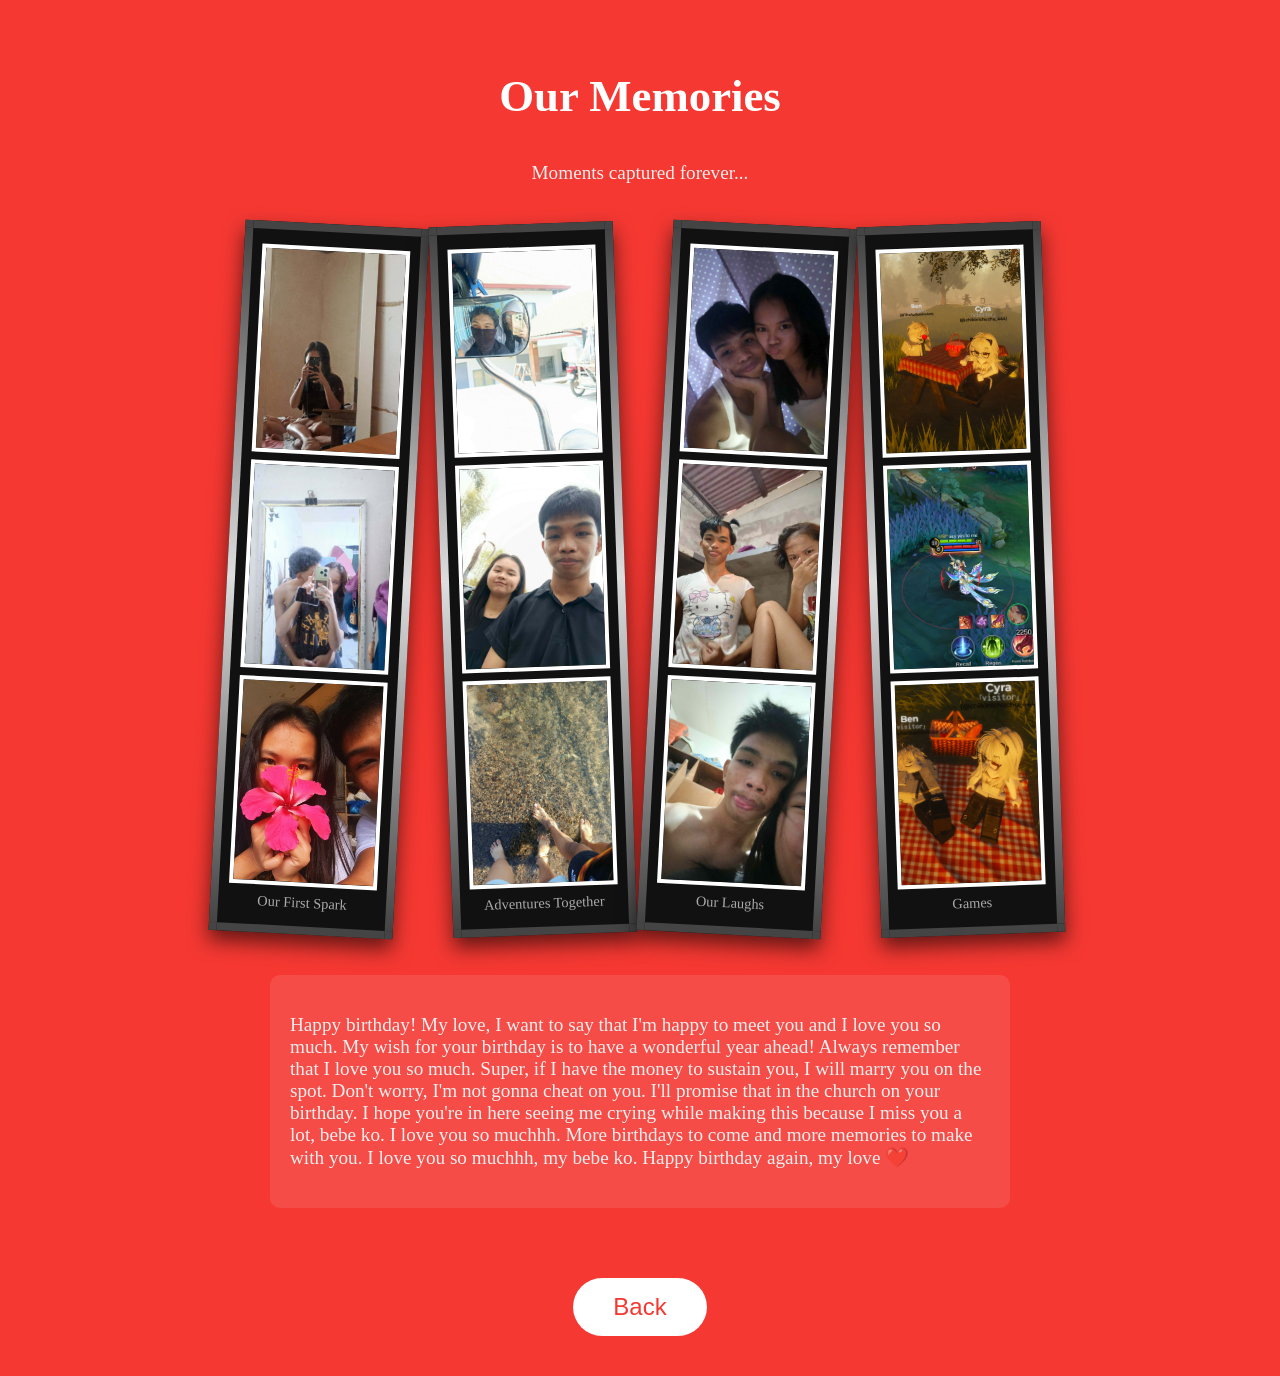
==== main.html @ ac105cf7 "wa" ====
<!DOCTYPE html>
<html lang="en">
<head>
    <meta charset="UTF-8">
    <meta name="viewport" content="width=device-width, initial-scale=1.0">
    <title>Our Photo Memories</title>
    <style>
        body {
            font-family: 'Georgia', serif;
            background: rgb(245, 56, 50);
            color: #eee;
            text-align: center;
            padding: 40px;
            margin: 0;
        }
        h1 {
            color: rgb(255, 255, 255);
            margin-bottom: 40px;
            font-size: 2.8em;
        }
        
        .film-strip {
            display: flex;
            justify-content: center;
            gap: 30px;
            flex-wrap: wrap;
            margin: 40px 0;
        }
        
        .strip {
            background: #111;
            padding: 15px 10px;
            border: 8px solid #ddd;
            border-image: linear-gradient(#444, #ddd, #444) 1;
            box-shadow: 0 10px 20px rgba(0,0,0,0.6);
            transform: rotate(-2deg);
            transition: all 0.4s;
        }
        
        .strip:hover {
            transform: rotate(0deg) scale(1.05);
        }
        
        .strip-vertical {
            display: flex;
            flex-direction: column;
            gap: 8px;
        }
        
        .photo {
            width: 140px;
            height: 200px;
            background: #222;
            border: 4px solid #fff;
            box-shadow: inset 0 0 20px rgba(0,0,0,0.8);
            display: flex;
            align-items: center;
            justify-content: center;
            color: #666;
            font-size: 14px;
            overflow: hidden;
        }
        
        .photo img {
            width: 100%;
            height: 100%;
            object-fit: cover;
        }
        
        .caption {
            margin-top: 8px;
            font-size: 0.9em;
            color: #aaa;
        }
        
        .small-strip {
            transform: rotate(3deg);
        }

        button {
            background-color: rgb(255, 255, 255);
            border: none;
            border-radius: 50px;
            color: rgb(245, 56, 50);
            cursor: pointer;
            font-size: 1.5em;
            margin-top: 30px;
            padding: 15px 40px;
            transition: all 0.3s ease;
        }
        button:hover {
            background-color: rgb(230, 177, 176);
            transform: scale(1.05);
        }
        
        .message {
            max-width: 700px;
            margin: 0 auto 40px;
            font-size: 1.2em;
            text-align: left;
            background-color: rgba(255, 255, 255, 0.1);
            padding: 20px;
            border-radius: 10px;
        }
    </style>
</head>
<body>
    <h1> Our Memories </h1>
    <p style="max-width:700px;margin:0 auto 40px;font-size:1.2em;">Moments captured forever...</p>

    <div class="film-strip">
        <div class="strip small-strip">
            <div class="strip-vertical">
                <div class="photo">
                    <img src="firstoge.jpg" alt="Our First Spark">
                </div>
                <div class="photo">
                    <img src="firstoge2.jpg" alt="Our First Spark 2">
                </div>
                <div class="photo">
                    <img src="firstoge3.jpg" alt="Our First Spark 3">
                </div>
            </div>
            <div class="caption">Our First Spark</div>
        </div>

        <div class="strip">
            <div class="strip-vertical">
                <div class="photo">
                    <img src="ad.jpg" alt="Adventures Together">
                </div>
                <div class="photo">
                    <img src="ad2.jpg" alt="Adventures Together">
                </div>
                <div class="photo">
                    <img src="ad3.jpg" alt="Adventures Together">
                </div>
            </div>
            <div class="caption">Adventures Together</div>
        </div>

        <div class="strip small-strip">
            <div class="strip-vertical">
                <div class="photo">
                    <img src="lau.jpg" alt="Our Laughs">
                </div>
                <div class="photo">
                    <img src="lau2.jpg" alt="Our Laughs">
                </div>
                <div class="photo">
                    <img src="lau3.jpg" alt="Our Laughs">
                </div>
            </div>
            <div class="caption">Our Laughs</div>
        </div>

        <div class="strip">
            <div class="strip-vertical">
                <div class="photo">
                    <img src="game.png" alt="Games">
                </div>
                <div class="photo">
                    <img src="game2.jpg" alt="Games">
                </div>
                <div class="photo">
                    <img src="game3.png" alt="Games">
                </div>
            </div>
            <div class="caption">Games</div>
        </div>
    </div>
    <div class="message">
    <p calss="text">
        Happy birthday! My love, I want to say that I'm happy to meet you and I love you so much. My wish for your birthday is to have a wonderful year ahead! Always remember that I love you so much. Super, if I have the money to sustain you, I will marry you on the spot. Don't worry, I'm not gonna cheat on you. I'll promise that in the church on your birthday. I hope you're in here seeing me crying while making this because I miss you a lot, bebe ko. I love you so muchhh. More birthdays to come and more memories to make with you. I love you so muchhh, my bebe ko. Happy birthday again, my love ❤️
    </p>
    </div>
    </p>
    <button id="openButton" onclick="window.location.href='front.html'">Back</button>
</body>
</html>
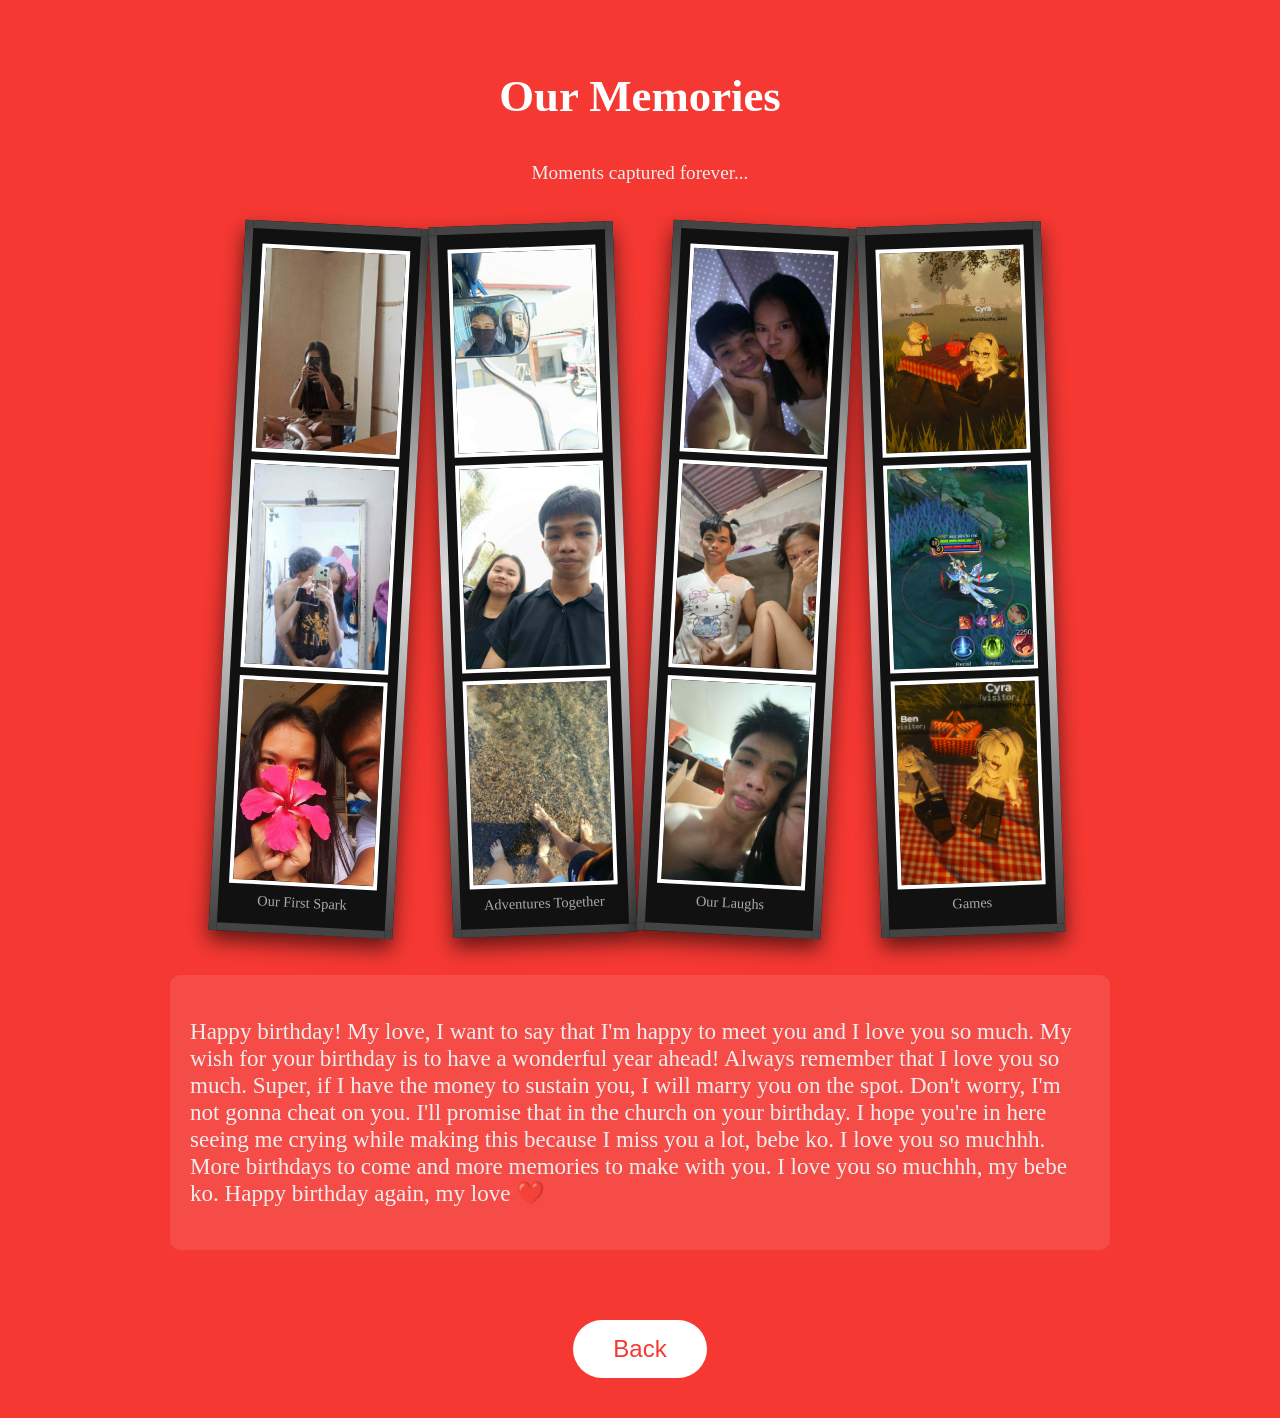
==== commit 3fac8610: "w" ====
--- a/main.html
+++ b/main.html
@@ -94,7 +94,7 @@
         }
         
         .message {
-            max-width: 700px;
+            max-width: 900px;
             margin: 0 auto 40px;
             font-size: 1.2em;
             text-align: left;
@@ -169,8 +169,9 @@
             <div class="caption">Games</div>
         </div>
     </div>
+    <div>   </div>
     <div class="message">
-    <p calss="text">
+    <p calss="text" style="font-size:1.2em;">
         Happy birthday! My love, I want to say that I'm happy to meet you and I love you so much. My wish for your birthday is to have a wonderful year ahead! Always remember that I love you so much. Super, if I have the money to sustain you, I will marry you on the spot. Don't worry, I'm not gonna cheat on you. I'll promise that in the church on your birthday. I hope you're in here seeing me crying while making this because I miss you a lot, bebe ko. I love you so muchhh. More birthdays to come and more memories to make with you. I love you so muchhh, my bebe ko. Happy birthday again, my love ❤️
     </p>
     </div>
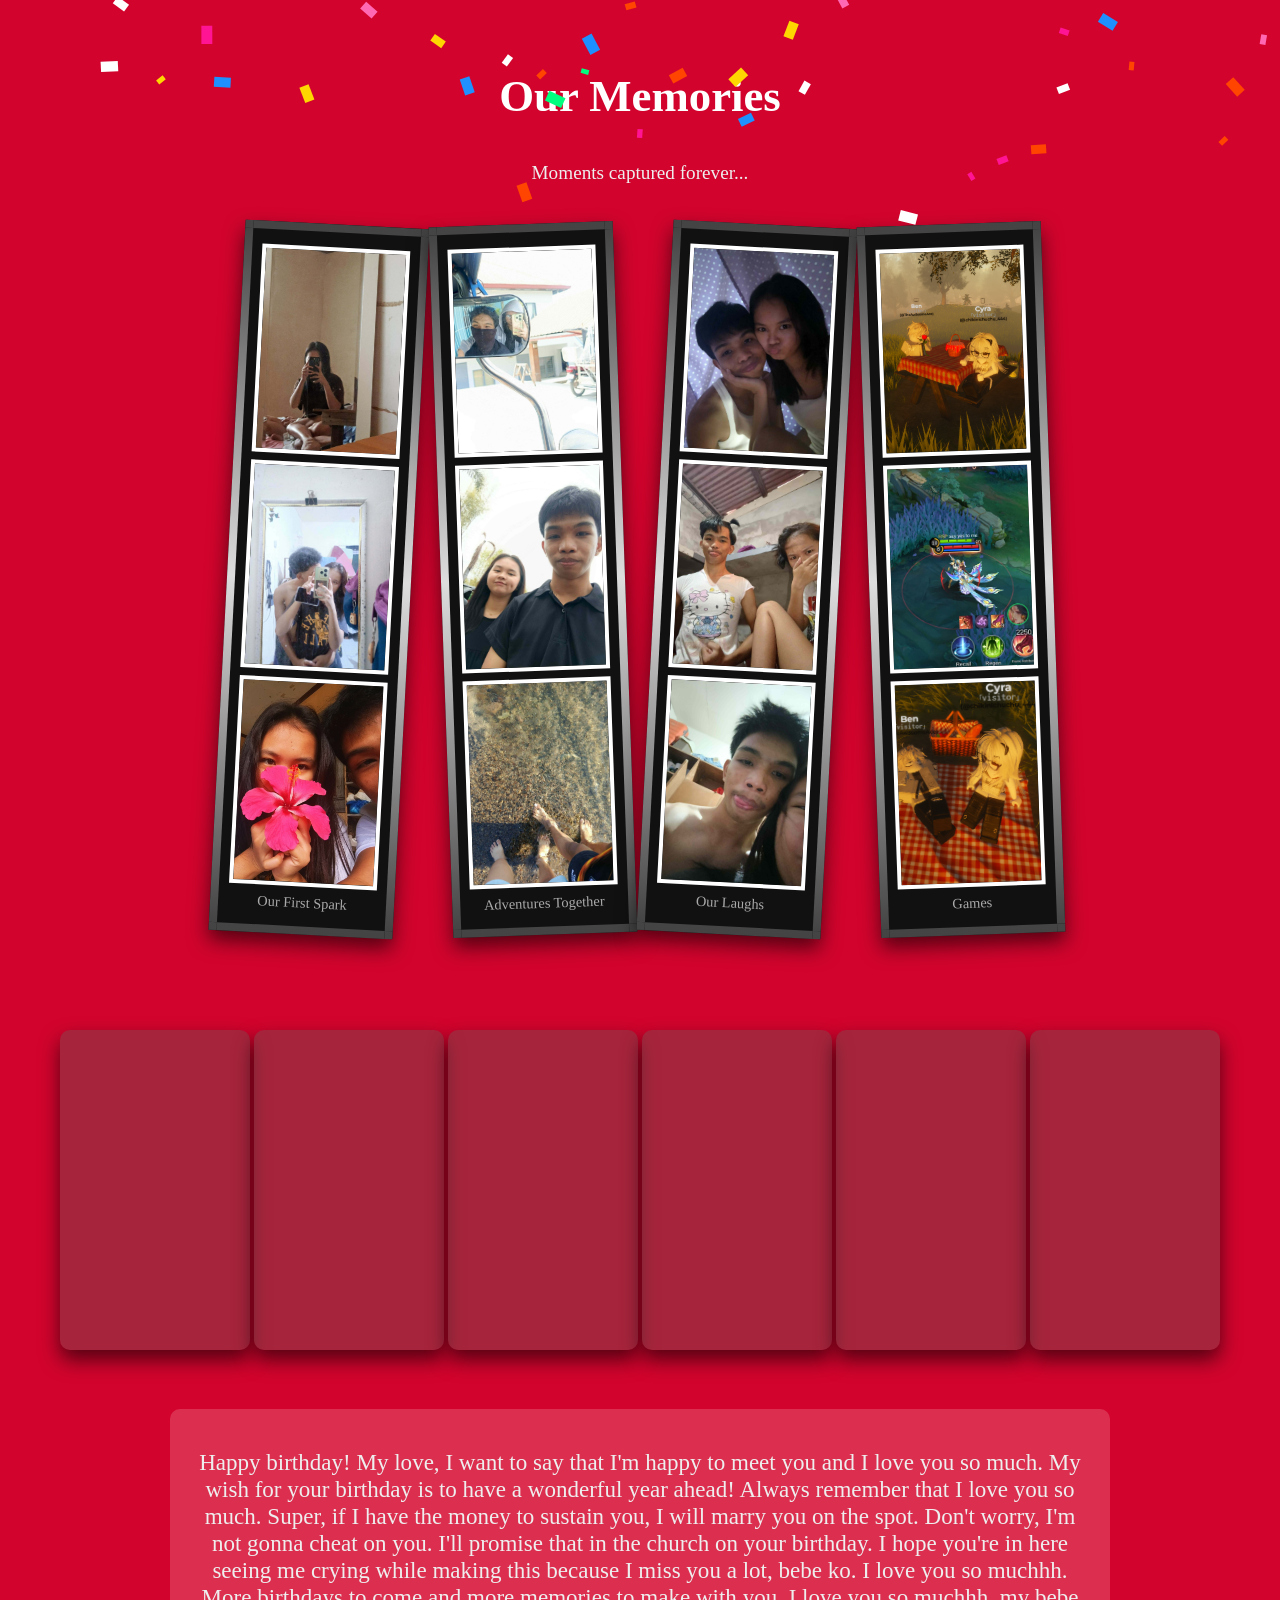
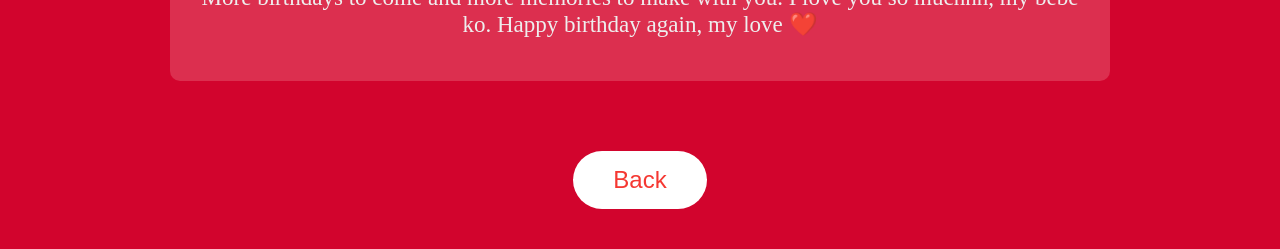
==== commit 61fcbb32: "asd" ====
--- a/main.html
+++ b/main.html
@@ -7,7 +7,7 @@
     <style>
         body {
             font-family: 'Georgia', serif;
-            background: rgb(245, 56, 50);
+            background: rgb(210, 4, 45);
             color: #eee;
             text-align: center;
             padding: 40px;
@@ -98,10 +98,28 @@
             margin: 0 auto 40px;
             font-size: 1.2em;
             text-align: left;
-            background-color: rgba(255, 255, 255, 0.1);
+            background-color: rgba(255, 202, 202, 0.214);
             padding: 20px;
             border-radius: 10px;
         }
+        video {
+            padding: 10px;
+            margin: 55px auto;
+            max-width: 170px;
+            box-shadow: 0 10px 20px rgba(0,0,0,0.6);
+            border-radius: 10px;
+            overflow: hidden;
+            background-color: #6c52526c;
+        }
+        #confetti {
+        position: fixed;
+        top: 0;
+        left: 0;
+        width: 100%;
+        height: 100%;
+        pointer-events: none;
+        z-index: 1;
+    }
     </style>
 </head>
 <body>
@@ -169,13 +187,114 @@
             <div class="caption">Games</div>
         </div>
     </div>
-    <div>   </div>
+
+        <video width="600" height="300" autoplay loop muted>
+            <source src="flower-vid.mp4" type="video/mp4">
+        </video>
+        <video width="600" height="300" autoplay loop muted>
+            <source src="flower-vid.mp4" type="video/mp4">
+        </video>
+        <video width="600" height="300" autoplay loop muted>
+            <source src="flower-vid.mp4" type="video/mp4">
+        </video>
+        <video width="600" height="300" autoplay loop muted>
+            <source src="flower-vid.mp4" type="video/mp4">
+        </video>
+        <video width="600" height="300" autoplay loop muted>
+            <source src="flower-vid.mp4" type="video/mp4">
+        </video>
+        <video width="600" height="300" autoplay loop muted>
+            <source src="flower-vid.mp4" type="video/mp4">
+        </video>
     <div class="message">
-    <p calss="text" style="font-size:1.2em;">
+    <p calss="text" style="font-size:1.2em; justify-content: center; text-align: center; margin-top: 20px;">
         Happy birthday! My love, I want to say that I'm happy to meet you and I love you so much. My wish for your birthday is to have a wonderful year ahead! Always remember that I love you so much. Super, if I have the money to sustain you, I will marry you on the spot. Don't worry, I'm not gonna cheat on you. I'll promise that in the church on your birthday. I hope you're in here seeing me crying while making this because I miss you a lot, bebe ko. I love you so muchhh. More birthdays to come and more memories to make with you. I love you so muchhh, my bebe ko. Happy birthday again, my love ❤️
     </p>
     </div>
     </p>
     <button id="openButton" onclick="window.location.href='front.html'">Back</button>
+
+    <canvas id="confetti"></canvas>
+
+<script>
+    const canvas = document.getElementById('confetti');
+    const ctx = canvas.getContext('2d');
+
+    canvas.width = window.innerWidth;
+    canvas.height = window.innerHeight;
+
+    const confettiPieces = [];
+    const colors = ['#ff1493', '#ffd700', '#00ff7f', '#1e90ff', '#ff4500', '#ff69b4', '#ffffff'];
+
+    class Confetti {
+        constructor() {
+            this.x = Math.random() * canvas.width;
+            this.y = Math.random() * canvas.height - canvas.height;
+            this.size = Math.random() * 12 + 7;
+            this.speed = Math.random() * 4 + 2;
+            this.angle = Math.random() * 360;
+            this.rotationSpeed = Math.random() * 0.15 + 0.05;
+            this.color = colors[Math.floor(Math.random() * colors.length)];
+        }
+
+        update() {
+            this.y += this.speed;
+            this.angle += this.rotationSpeed;
+            if (this.y > canvas.height) {
+                this.y = -20;
+                this.x = Math.random() * canvas.width;
+            }
+        }
+
+        draw() {
+            ctx.save();
+            ctx.translate(this.x, this.y);
+            ctx.rotate(this.angle);
+            ctx.fillStyle = this.color;
+            ctx.fillRect(-this.size/2, -this.size/2, this.size, this.size * 0.6);
+            ctx.restore();
+        }
+    }
+
+    // Create 150 confetti pieces
+    for (let i = 0; i < 250; i++) {
+        confettiPieces.push(new Confetti());
+    }
+
+    function animate() {
+        ctx.clearRect(0, 0, canvas.width, canvas.height);
+        confettiPieces.forEach(piece => {
+            piece.update();
+            piece.draw();
+        });
+        requestAnimationFrame(animate);
+    }
+
+    animate();
+
+    // Resize support
+    window.addEventListener('resize', () => {
+        canvas.width = window.innerWidth;
+        canvas.height = window.innerHeight;
+    });
+</script>
+
+<!-- Background Music -->
+<audio id="bgMusic" autoplay loop muted>
+    <source src="Buko.mp3" type="audio/mpeg">
+</audio>
+
+<script>
+    const music = document.getElementById('bgMusic');
+    
+    // Remove mute after page loads (to bypass autoplay restrictions)
+    window.addEventListener('load', () => {
+        music.muted = false;
+        music.play().catch(() => {
+            // Silent fail - no error shown
+        });
+    });
+</script>
+
 </body>
 </html>
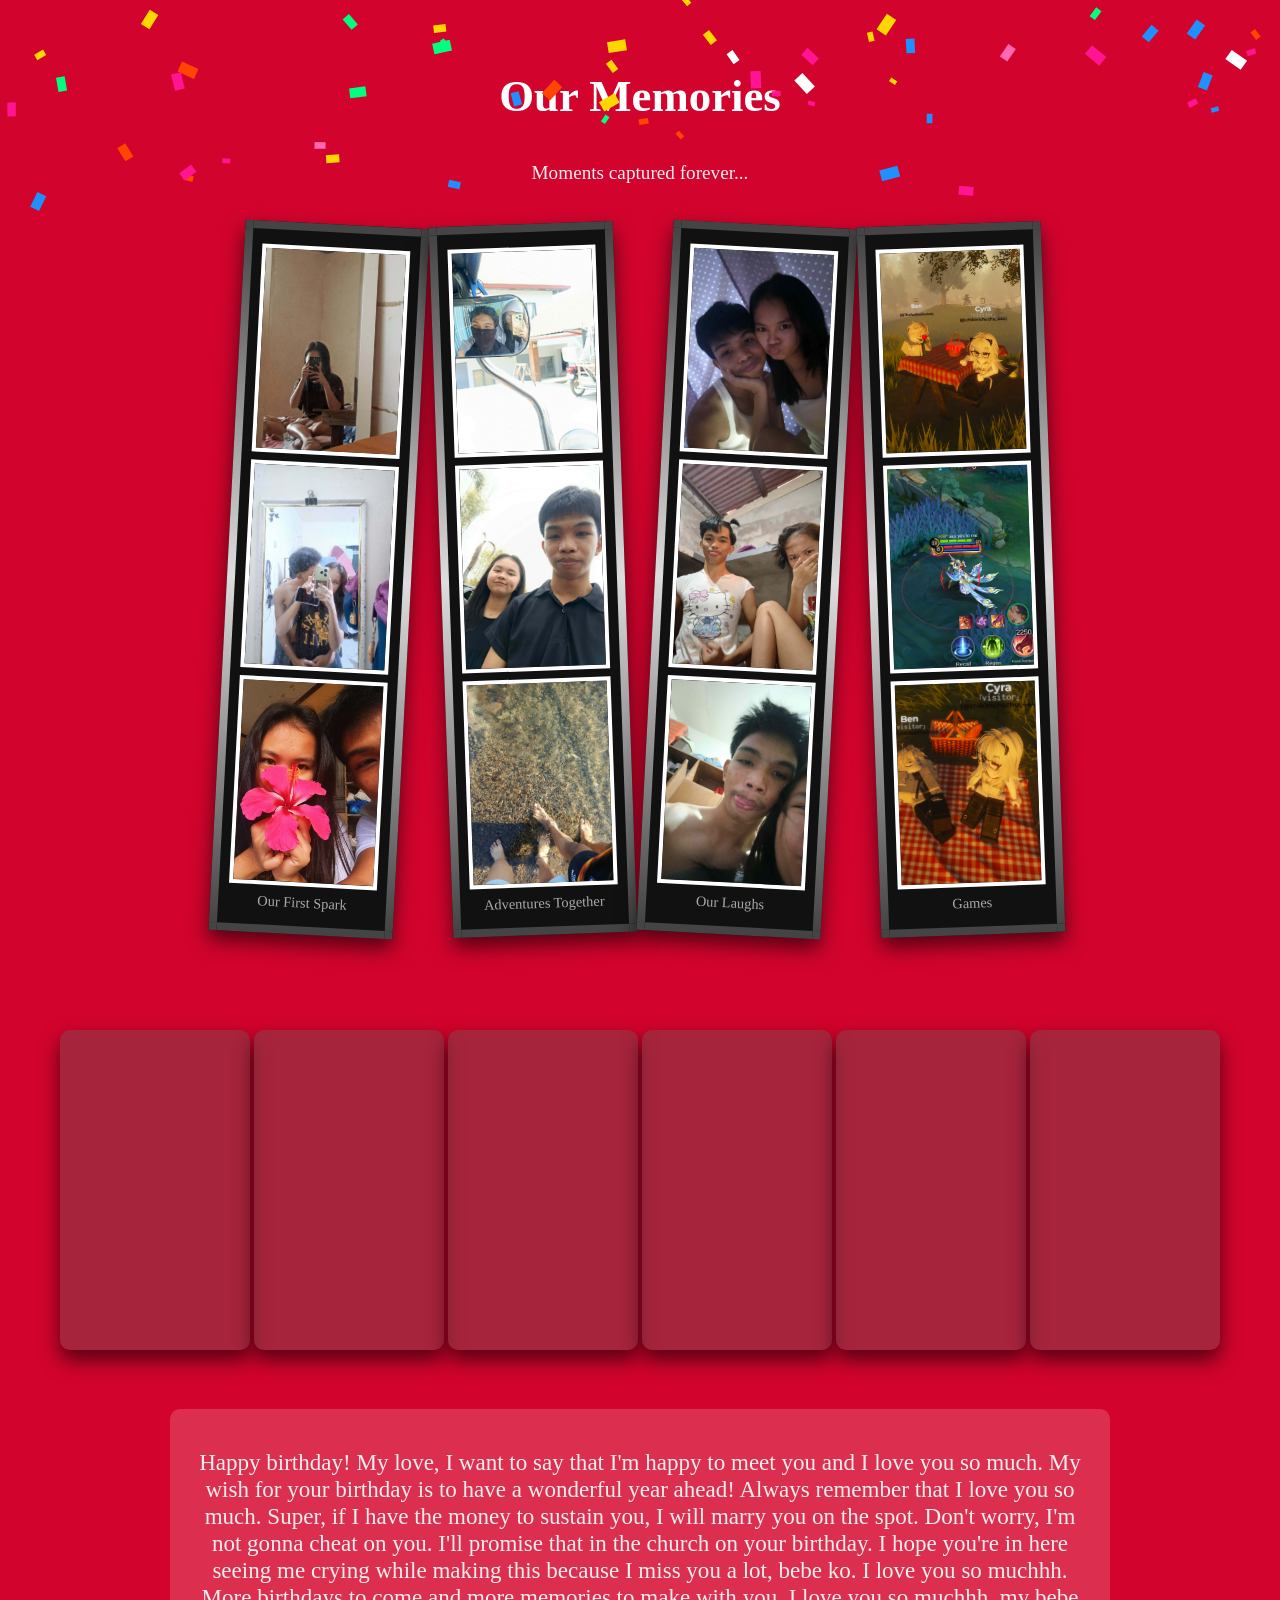
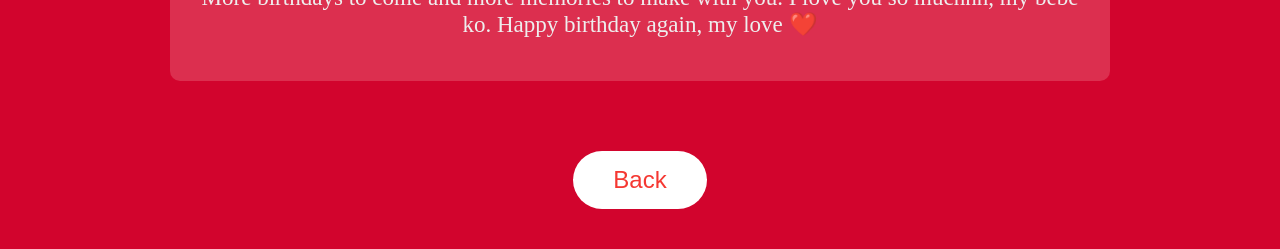
==== commit ef89d144: "aFd" ====
--- a/main.html
+++ b/main.html
@@ -279,7 +279,6 @@
     });
 </script>
 
-<!-- Background Music -->
 <audio id="bgMusic" autoplay loop muted>
     <source src="Buko.mp3" type="audio/mpeg">
 </audio>
@@ -287,14 +286,12 @@
 <script>
     const music = document.getElementById('bgMusic');
     
-    // Remove mute after page loads (to bypass autoplay restrictions)
     window.addEventListener('load', () => {
         music.muted = false;
         music.play().catch(() => {
-            // Silent fail - no error shown
         });
     });
 </script>
 
 </body>
-</html>+</html>
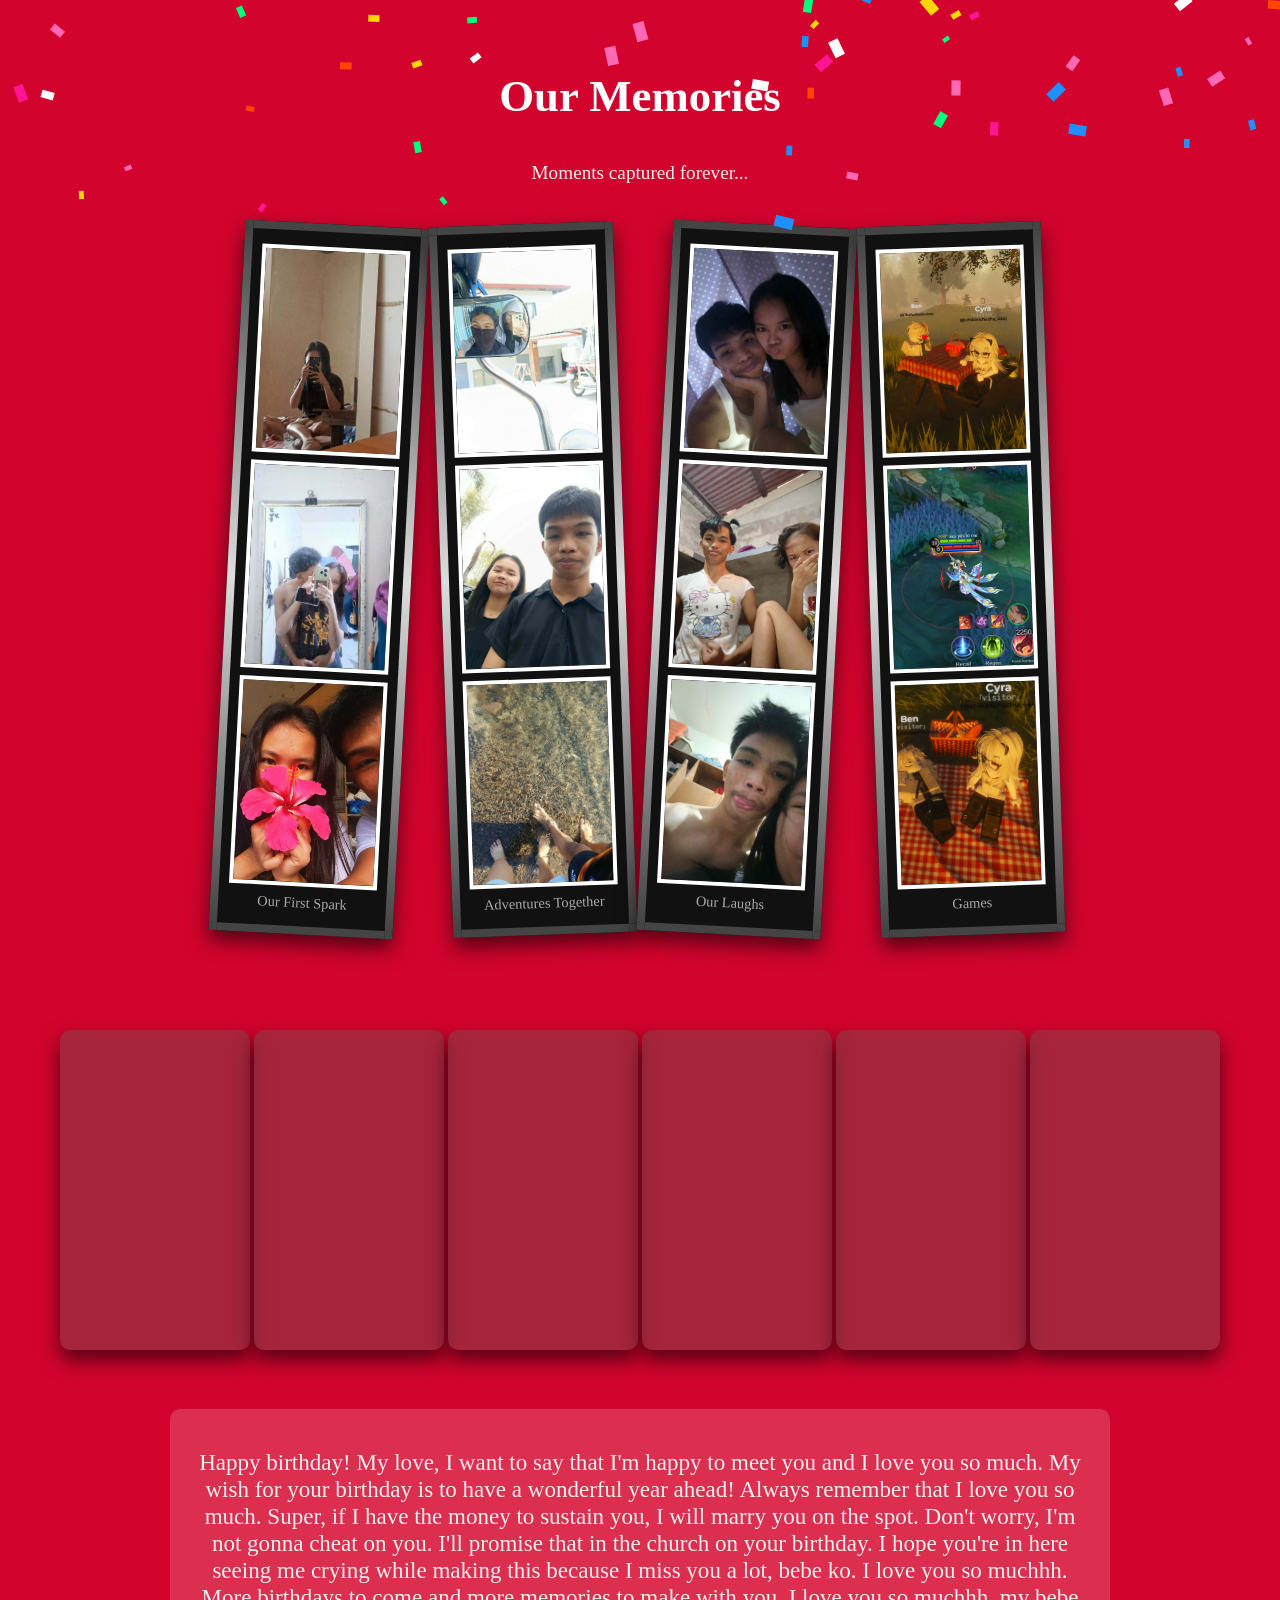
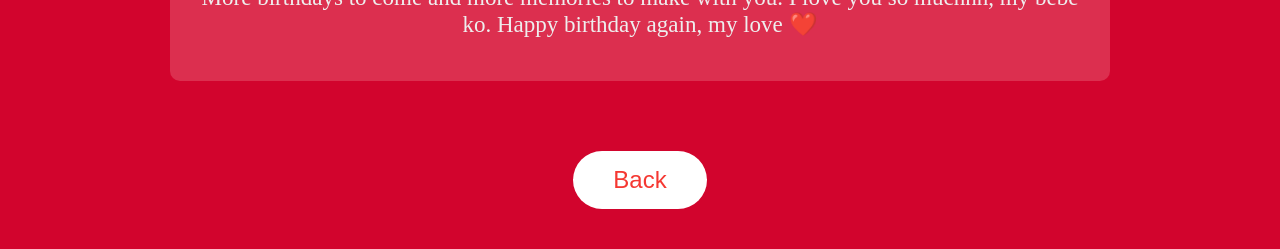
==== commit 7370c107: "lol" ====
--- a/main.html
+++ b/main.html
@@ -212,7 +212,7 @@
     </p>
     </div>
     </p>
-    <button id="openButton" onclick="window.location.href='front.html'">Back</button>
+    <button id="openButton" onclick="window.location.href='index.html'">Back</button>
 
     <canvas id="confetti"></canvas>
 
@@ -256,7 +256,6 @@
         }
     }
 
-    // Create 150 confetti pieces
     for (let i = 0; i < 250; i++) {
         confettiPieces.push(new Confetti());
     }
@@ -272,7 +271,6 @@
 
     animate();
 
-    // Resize support
     window.addEventListener('resize', () => {
         canvas.width = window.innerWidth;
         canvas.height = window.innerHeight;
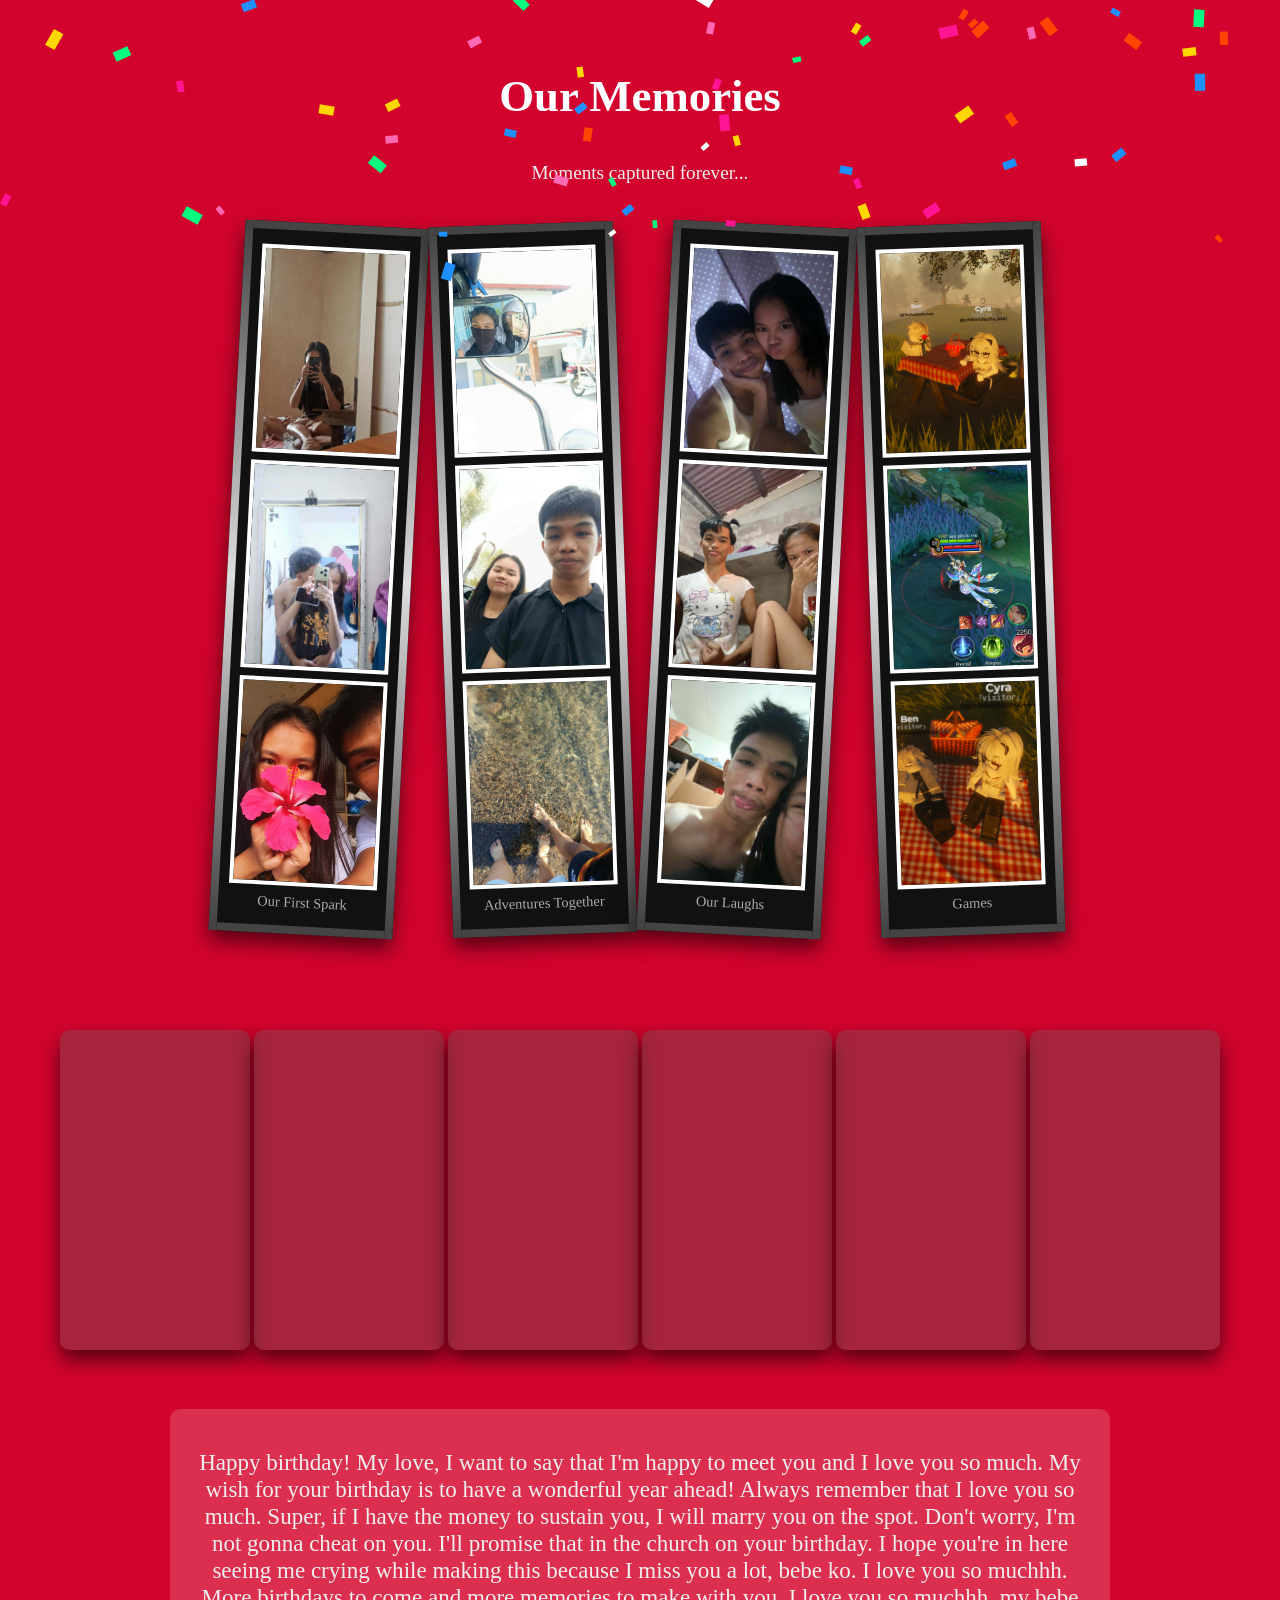
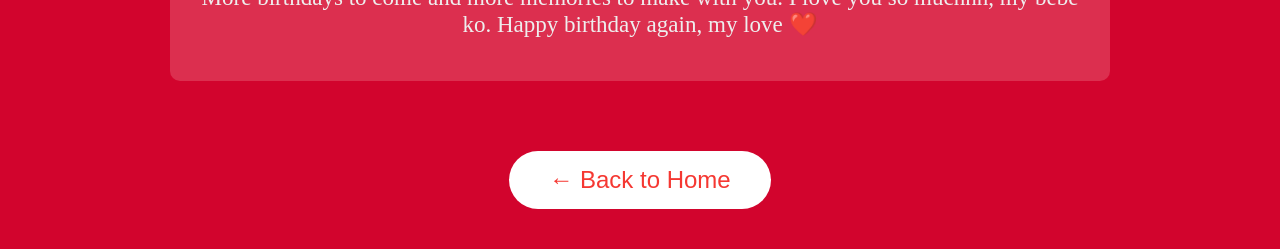
==== commit 238f2aae: "sda" ====
--- a/main.html
+++ b/main.html
@@ -212,7 +212,7 @@
     </p>
     </div>
     </p>
-    <button id="openButton" onclick="window.location.href='index.html'">Back</button>
+    <button onclick="window.location.href='/'">← Back to Home</button>
 
     <canvas id="confetti"></canvas>
 
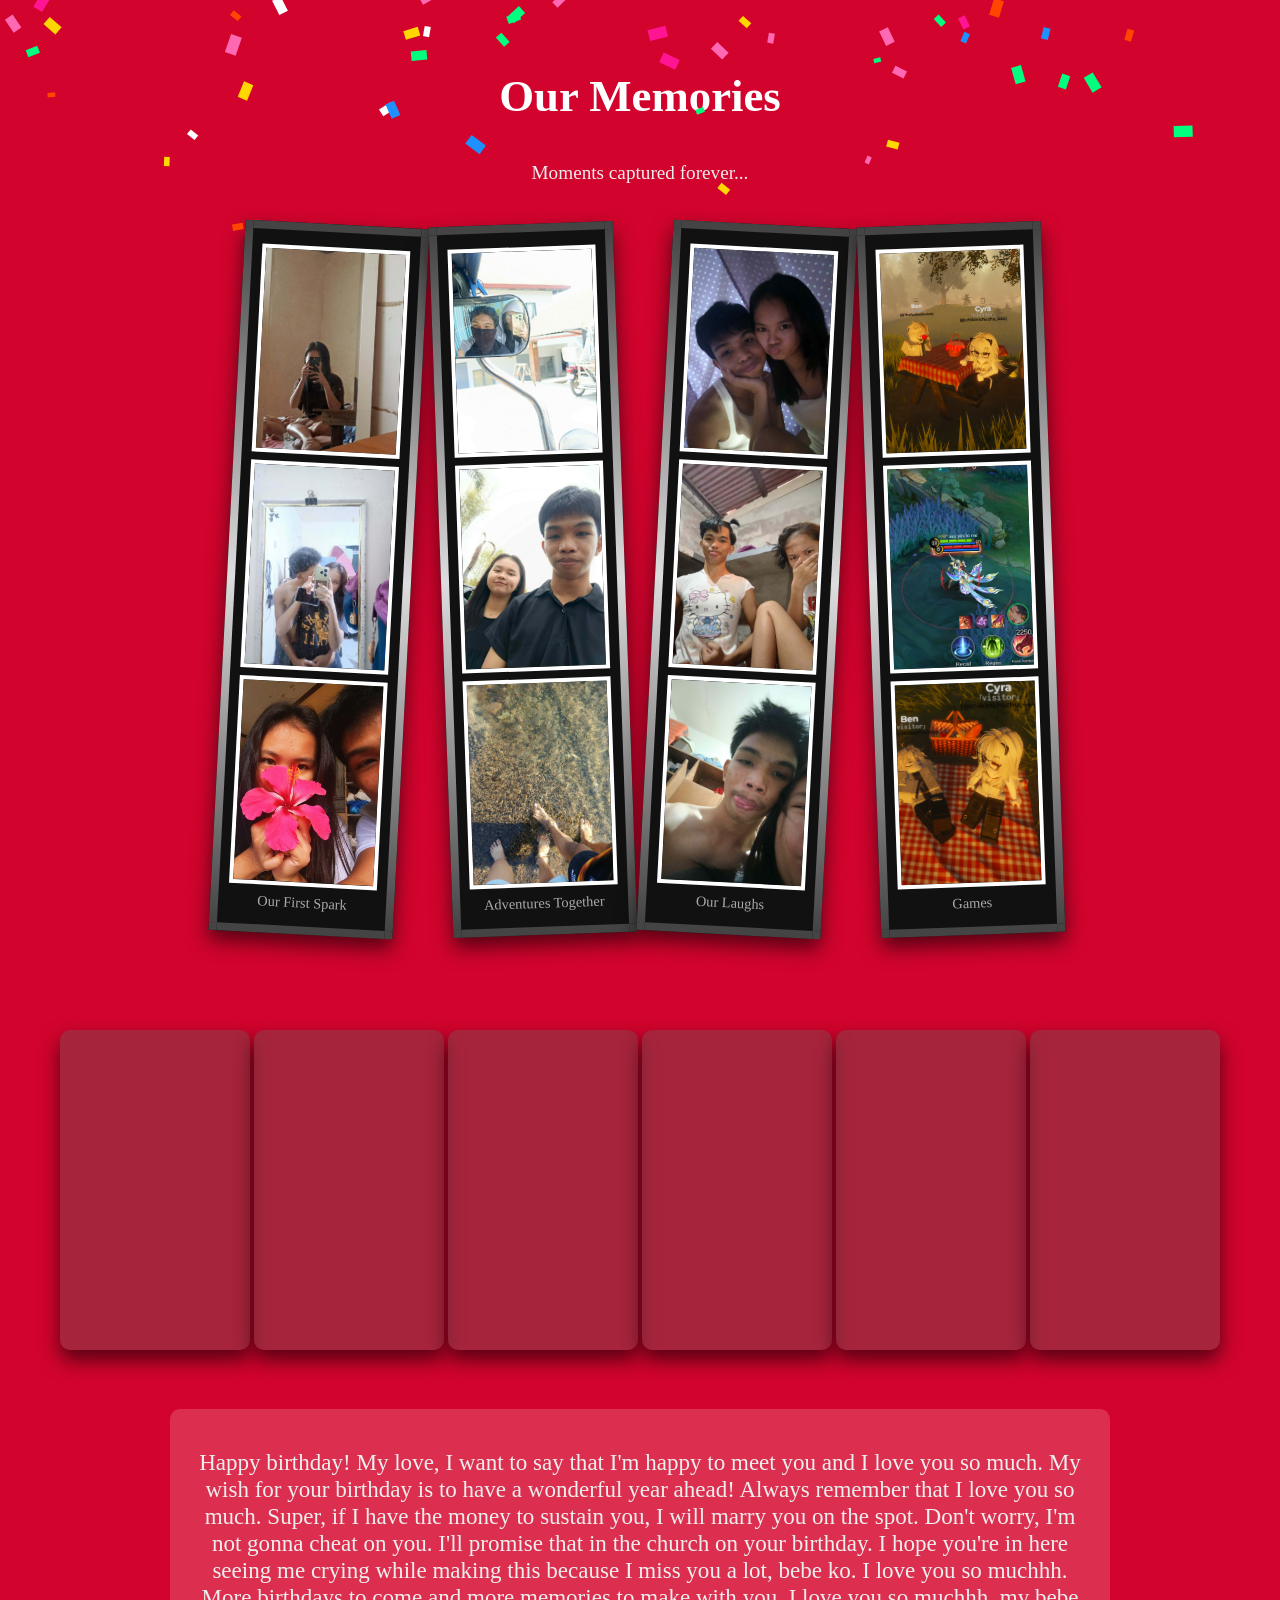
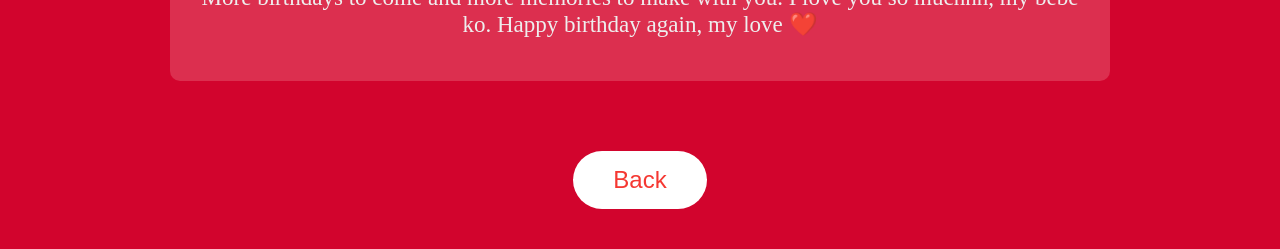
==== commit 4e549685: "asd" ====
--- a/main.html
+++ b/main.html
@@ -212,7 +212,7 @@
     </p>
     </div>
     </p>
-    <button onclick="window.location.href='/'">← Back to Home</button>
+    <button id="openButton" onclick="window.location.href='index.html'">Back</button>
 
     <canvas id="confetti"></canvas>
 
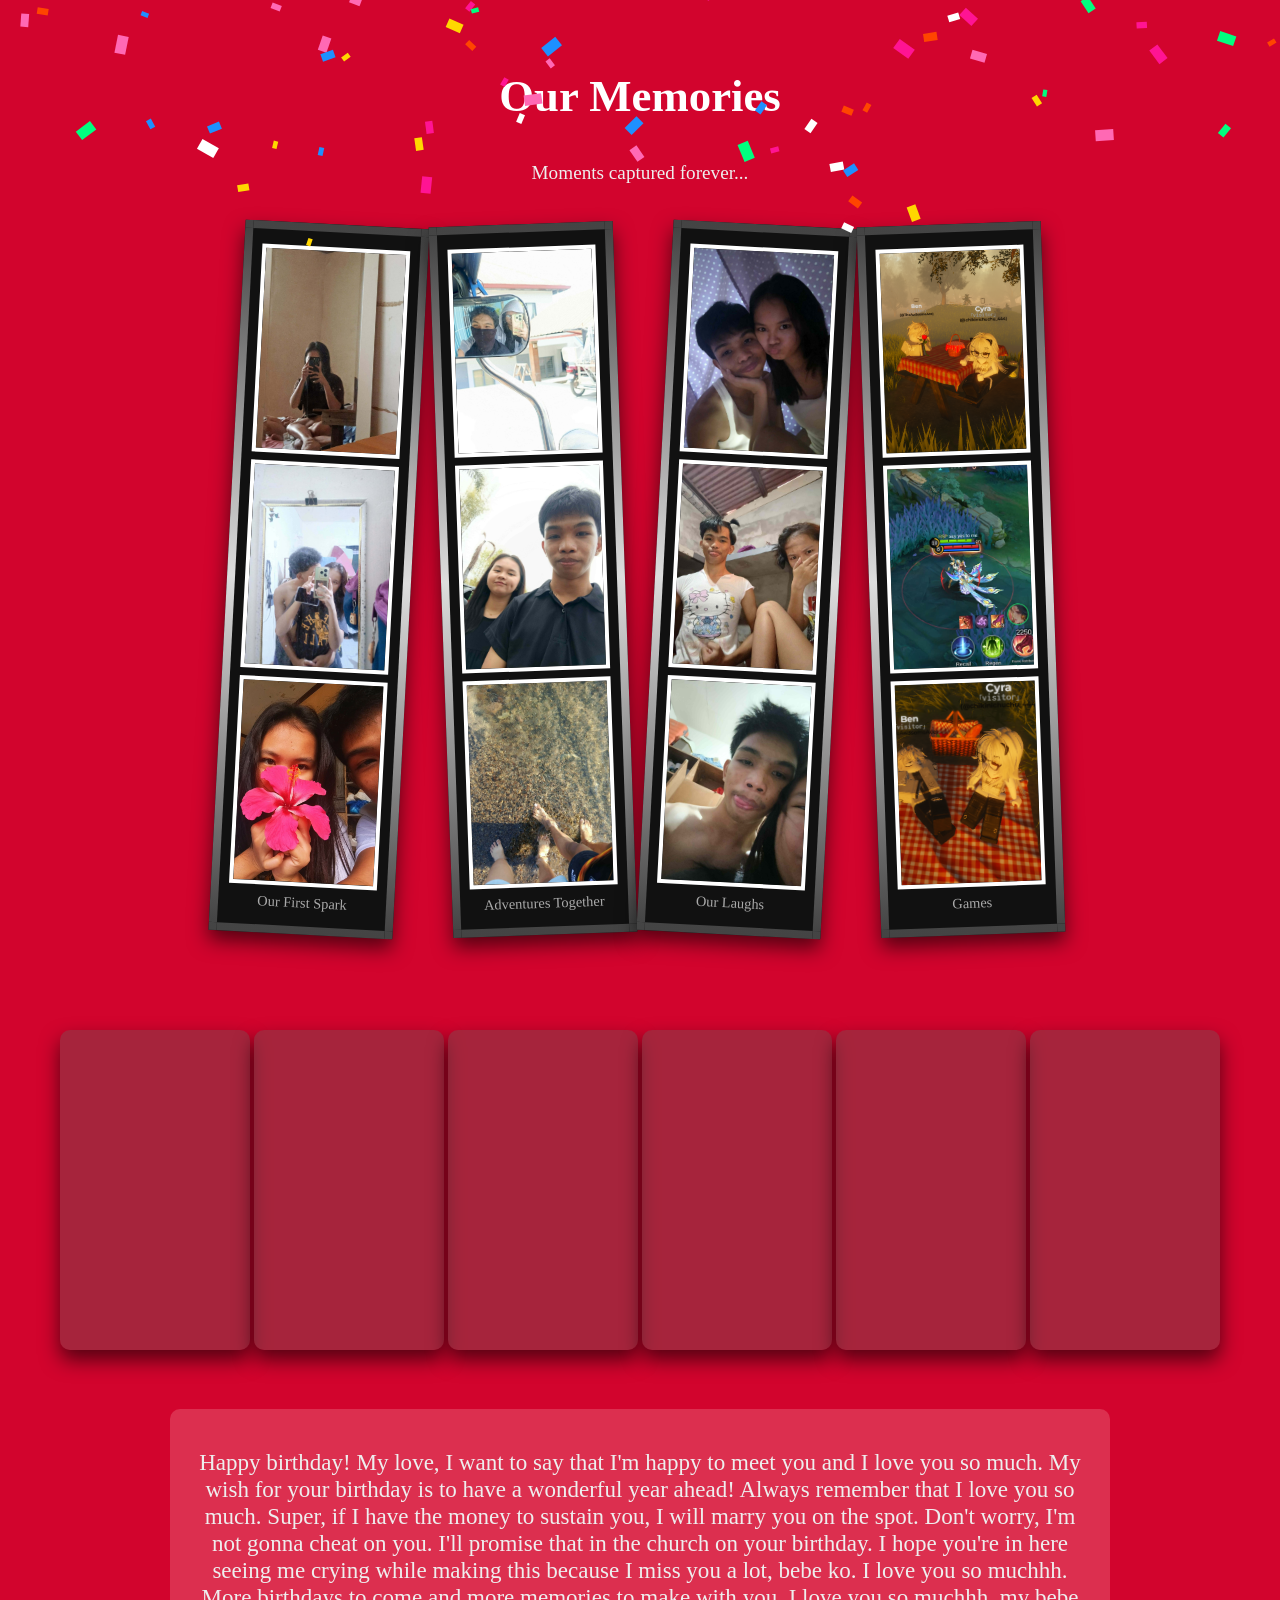
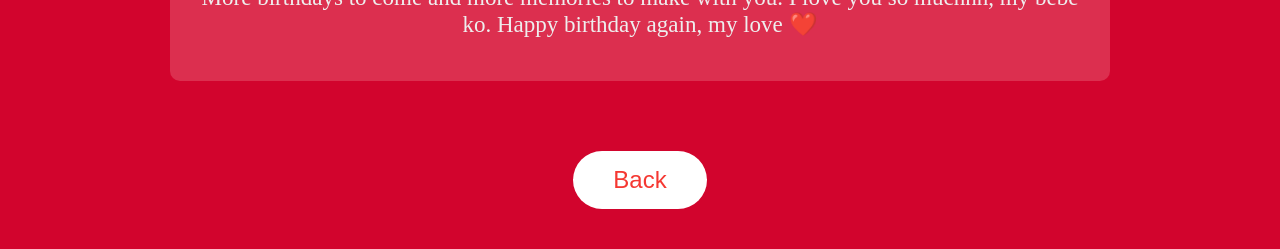
==== commit 72efa9ed: "asd" ====
--- a/main.html
+++ b/main.html
@@ -212,6 +212,7 @@
     </p>
     </div>
     </p>
+    
     <button id="openButton" onclick="window.location.href='index.html'">Back</button>
 
     <canvas id="confetti"></canvas>
